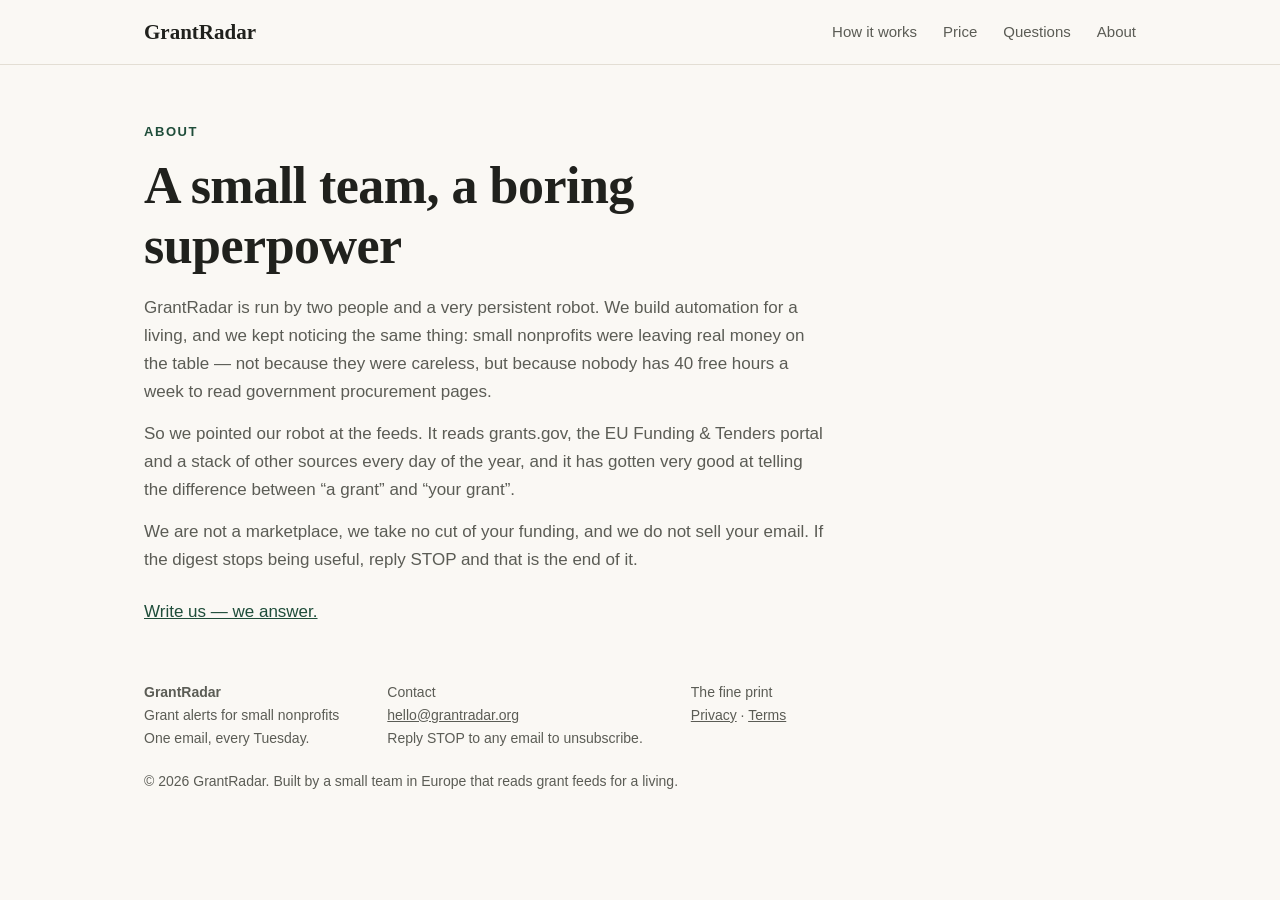
==== about.html @ 6b82d472 "seed" ====
<!DOCTYPE html>
<html lang="en">
<head>
<meta charset="utf-8">
<meta name="viewport" content="width=device-width, initial-scale=1">
<title>About — GrantRadar</title>
<meta name="description" content="Who runs GrantRadar and why.">
<meta property="og:title" content="About — GrantRadar">
<meta property="og:description" content="Who runs GrantRadar and why.">
<meta property="og:type" content="website">
<meta property="og:url" content="https://findgrants.org/">
<meta property="og:image" content="https://findgrants.org/og.png">
<link rel="icon" href="/favicon.svg" type="image/svg+xml">
<link rel="stylesheet" href="/style.css">

<link rel="canonical" href="https://grantradar.org/about.html">
<script type="application/ld+json">{"@context": "https://schema.org", "@type": "Organization", "name": "GrantRadar", "url": "https://findgrants.org/", "email": "hello@grantradar.org", "description": "Grant alert service for small nonprofits."}</script>
<script type="application/ld+json">{"@context": "https://schema.org", "@type": "Product", "name": "GrantRadar subscription", "offers": {"@type": "Offer", "price": 29, "priceCurrency": "USD", "url": "https://findgrants.org/#pricing"}}</script>
<script type="application/ld+json">{"@context": "https://schema.org", "@type": "FAQPage", "mainEntity": [{"@type": "Question", "name": "How many grants will I actually get each week?", "acceptedAnswer": {"@type": "Answer", "text": "Most members get between 3 and 10. If your niche is narrow, you may get one — or zero some weeks. We would rather send you an empty email than pad it with things that do not fit."}}, {"@type": "Question", "name": "Which countries do you cover?", "acceptedAnswer": {"@type": "Answer", "text": "United States (grants.gov and state funders), the EU Funding &amp; Tenders portal (Horizon, Erasmus+, CERV and friends), and a growing list of national and private funders. Tell us your country and we filter accordingly."}}, {"@type": "Question", "name": "Do you fill out the applications?", "acceptedAnswer": {"@type": "Answer", "text": "No. We find the money and explain it in plain language; the application stays with you, where it belongs. Nobody knows your organization like you do."}}, {"@type": "Question", "name": "What makes this different from saved searches on grant sites?", "acceptedAnswer": {"@type": "Answer", "text": "Saved searches match keywords. We match your mission, your budget size, your legal form and your country — and we read across sources a keyword search cannot cross."}}, {"@type": "Question", "name": "How do I cancel?", "acceptedAnswer": {"@type": "Answer", "text": "Reply STOP to any email. That is all. No call, no retention specialist."}}, {"@type": "Question", "name": "Is this a database I have to log into?", "acceptedAnswer": {"@type": "Answer", "text": "It is an email. Every Tuesday. If you hate databases, you will be fine here."}}]}</script>
</head>
<body>
<header class="site"><div class="wrap">
<a class="logo" href="/">GrantRadar</a>
<nav><a href="/#how">How it works</a><a href="/#pricing">Price</a><a href="/#faq">Questions</a><a href="/about.html">About</a></nav>
</div></header>

<div class="wrap" style="padding-top:56px"><div class="narrow">
<div class="eyebrow">About</div>
<h1>A small team, a boring superpower</h1>
<p>GrantRadar is run by two people and a very persistent robot. We build automation for a living, and we kept noticing the same thing: small nonprofits were leaving real money on the table — not because they were careless, but because nobody has 40 free hours a week to read government procurement pages.</p>
<p>So we pointed our robot at the feeds. It reads grants.gov, the EU Funding &amp; Tenders portal and a stack of other sources every day of the year, and it has gotten very good at telling the difference between “a grant” and “your grant”.</p>
<p>We are not a marketplace, we take no cut of your funding, and we do not sell your email. If the digest stops being useful, reply STOP and that is the end of it.</p>
<p style="margin-top:24px"><a href="mailto:hello@grantradar.org">Write us — we answer.</a></p>
</div></div>

<footer><div class="wrap">
<div class="cols">
<div><b>GrantRadar</b><br>Grant alerts for small nonprofits<br>One email, every Tuesday.</div>
<div>Contact<br><a href="mailto:hello@grantradar.org">hello@grantradar.org</a><br>Reply STOP to any email to unsubscribe.</div>
<div>The fine print<br><a href="/privacy.html">Privacy</a> · <a href="/terms.html">Terms</a></div>
</div>
<div>© 2026 GrantRadar. Built by a small team in Europe that reads grant feeds for a living.</div>
</div></footer>
</body></html>
---- style.css ----
/* GrantRadar — quiet, editorial. Paper + ink + one green. */
:root{
  --paper:#faf8f4; --ink:#20211d; --ink-soft:#5b5c55; --line:#e3ded4;
  --green:#1f4d3a; --green-soft:#eaf1ec; --gold:#b07d2b;
  --serif:"Iowan Old Style","Palatino Linotype",Palatino,Georgia,serif;
  --sans:-apple-system,"Segoe UI",Roboto,"Helvetica Neue",Arial,sans-serif;
}
*{box-sizing:border-box;margin:0;padding:0}
html{scroll-behavior:smooth}
body{background:var(--paper);color:var(--ink);font-family:var(--sans);
  font-size:17px;line-height:1.65;-webkit-font-smoothing:antialiased}
.wrap{max-width:1040px;margin:0 auto;padding:0 24px}
.narrow{max-width:680px}
a{color:var(--green)}
h1,h2,h3{font-family:var(--serif);font-weight:600;letter-spacing:-.01em;line-height:1.15}
h1{font-size:clamp(34px,5vw,52px);margin:14px 0 18px}
h2{font-size:clamp(26px,3.4vw,34px);margin-bottom:14px}
h3{font-size:21px;margin-bottom:8px}
p{margin-bottom:14px;color:var(--ink-soft)}
.eyebrow{font-size:13px;letter-spacing:.12em;text-transform:uppercase;color:var(--green);font-weight:600}

header.site{border-bottom:1px solid var(--line);background:var(--paper);position:sticky;top:0;z-index:5}
header.site .wrap{display:flex;align-items:center;justify-content:space-between;height:64px}
.logo{font-family:var(--serif);font-size:21px;font-weight:700;color:var(--ink);text-decoration:none}
.logo b{color:var(--green)}
nav a{color:var(--ink-soft);text-decoration:none;margin-left:26px;font-size:15px}
nav a:hover{color:var(--ink)}

.hero{padding:72px 0 56px;display:grid;grid-template-columns:1.25fr .75fr;gap:48px;align-items:center}
.hero p.lede{font-size:19px;max-width:560px}
.hero .fine{font-size:14px;color:var(--ink-soft)}
.cta{display:flex;gap:10px;flex-wrap:wrap;margin:22px 0 10px}
input[type=email]{padding:13px 16px;border:1px solid #cfc9bc;border-radius:8px;font-size:16px;min-width:260px;background:#fff}
.btn{display:inline-block;background:var(--green);color:#fff;text-decoration:none;
  padding:13px 22px;border-radius:8px;font-size:16px;font-weight:600;border:0;cursor:pointer}
.btn:hover{background:#183c2d}
.btn.ghost{background:transparent;color:var(--green);border:1px solid var(--green)}

.radar{width:100%;max-width:340px;margin-left:auto;display:block}

.stats{border-top:1px solid var(--line);border-bottom:1px solid var(--line);
  display:grid;grid-template-columns:repeat(3,1fr);gap:0;padding:0;margin:8px 0 0}
.stat{padding:26px 24px;border-left:1px solid var(--line)}
.stat:first-child{border-left:0}
.stat .num{font-family:var(--serif);font-size:34px;color:var(--green)}
.stat .lbl{font-size:14px;color:var(--ink-soft)}

section{padding:64px 0;border-bottom:1px solid var(--line)}
.steps{display:grid;grid-template-columns:repeat(3,1fr);gap:36px;margin-top:28px}
.step .n{font-family:var(--serif);font-size:15px;color:var(--gold);letter-spacing:.08em;margin-bottom:8px}
.step p{font-size:15.5px}

.digest{background:#fff;border:1px solid var(--line);border-radius:10px;padding:26px 28px;
  box-shadow:0 1px 0 rgba(0,0,0,.03);margin-top:24px}
.digest .from{font-size:13px;color:var(--ink-soft);border-bottom:1px solid var(--line);padding-bottom:10px;margin-bottom:14px}
.grant{padding:14px 0;border-bottom:1px dashed var(--line)}
.grant:last-child{border-bottom:0}
.grant .t{font-weight:600;color:var(--ink)}
.grant .m{font-size:14px;color:var(--ink-soft)}
.grant .amt{color:var(--green);font-weight:600}

.versus{display:grid;grid-template-columns:1fr 1fr;gap:36px;margin-top:24px}
.versus .col{border:1px solid var(--line);border-radius:10px;padding:24px;background:#fff}
.versus h3{font-size:17px}
.versus ul{list-style:none}
.versus li{padding:7px 0 7px 24px;position:relative;font-size:15.5px;color:var(--ink-soft)}
.versus li::before{content:"—";position:absolute;left:0;color:var(--ink-soft)}
.versus .us li::before{content:"✓";color:var(--green)}

.price-card{border:1px solid var(--ink);border-radius:12px;padding:34px;max-width:440px;background:#fff;margin-top:24px}
.price-card .p{font-family:var(--serif);font-size:44px}
.price-card .p small{font-size:16px;color:var(--ink-soft)}
.price-card ul{list-style:none;margin:16px 0 22px}
.price-card li{padding:6px 0 6px 24px;position:relative;font-size:15.5px;color:var(--ink-soft)}
.price-card li::before{content:"✓";position:absolute;left:0;color:var(--green)}

.faq details{border-bottom:1px solid var(--line);padding:16px 0}
.faq summary{cursor:pointer;font-weight:600;font-size:17px;list-style:none;display:flex;justify-content:space-between}
.faq summary::after{content:"+";color:var(--green);font-weight:400}
.faq details[open] summary::after{content:"–"}
.faq .a{padding-top:10px;max-width:640px}

footer{padding:40px 0 60px;color:var(--ink-soft);font-size:14px}
footer a{color:var(--ink-soft)}
footer .cols{display:flex;gap:48px;flex-wrap:wrap;margin-bottom:20px}

@media(max-width:860px){
  .hero{grid-template-columns:1fr;padding-top:44px}
  .radar{margin:0;max-width:260px}
  .steps,.versus{grid-template-columns:1fr}
  .stats{grid-template-columns:1fr}
  .stat{border-left:0;border-top:1px solid var(--line)}
  nav a{margin-left:14px}
}
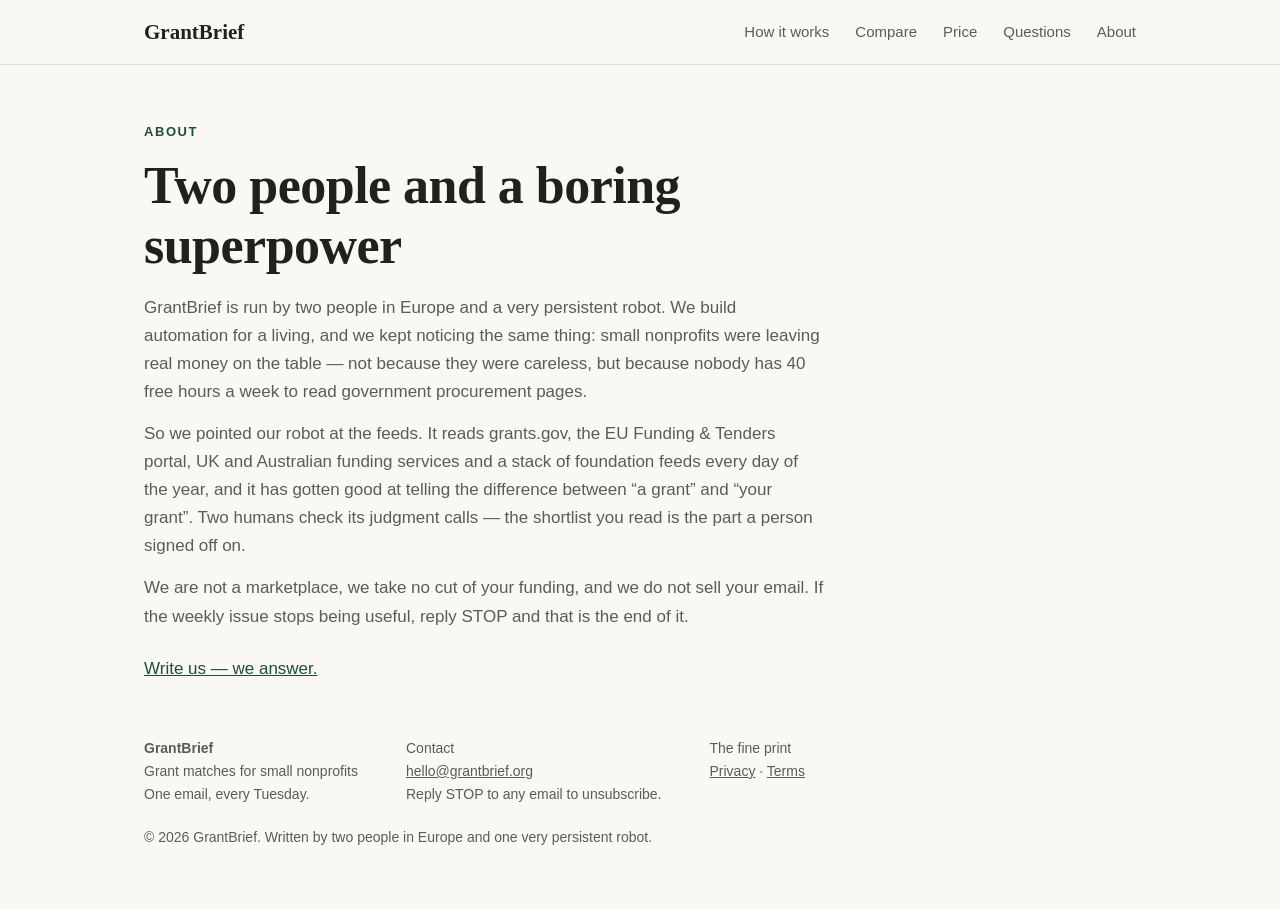
==== commit 3bbed874: "update site [skip ci]" ====
--- a/about.html
+++ b/about.html
@@ -3,42 +3,43 @@
 <head>
 <meta charset="utf-8">
 <meta name="viewport" content="width=device-width, initial-scale=1">
-<title>About — GrantRadar</title>
-<meta name="description" content="Who runs GrantRadar and why.">
-<meta property="og:title" content="About — GrantRadar">
-<meta property="og:description" content="Who runs GrantRadar and why.">
+<title>About — GrantBrief</title>
+<meta name="description" content="Who runs GrantBrief and why.">
+<meta property="og:title" content="About — GrantBrief">
+<meta property="og:description" content="Who runs GrantBrief and why.">
 <meta property="og:type" content="website">
-<meta property="og:url" content="https://findgrants.org/">
-<meta property="og:image" content="https://findgrants.org/og.png">
+<meta property="og:url" content="https://smallnonprofitgrants.org/">
+<meta property="og:image" content="https://smallnonprofitgrants.org/og.png">
 <link rel="icon" href="/favicon.svg" type="image/svg+xml">
 <link rel="stylesheet" href="/style.css">
 
-<link rel="canonical" href="https://grantradar.org/about.html">
-<script type="application/ld+json">{"@context": "https://schema.org", "@type": "Organization", "name": "GrantRadar", "url": "https://findgrants.org/", "email": "hello@grantradar.org", "description": "Grant alert service for small nonprofits."}</script>
-<script type="application/ld+json">{"@context": "https://schema.org", "@type": "Product", "name": "GrantRadar subscription", "offers": {"@type": "Offer", "price": 29, "priceCurrency": "USD", "url": "https://findgrants.org/#pricing"}}</script>
-<script type="application/ld+json">{"@context": "https://schema.org", "@type": "FAQPage", "mainEntity": [{"@type": "Question", "name": "How many grants will I actually get each week?", "acceptedAnswer": {"@type": "Answer", "text": "Most members get between 3 and 10. If your niche is narrow, you may get one — or zero some weeks. We would rather send you an empty email than pad it with things that do not fit."}}, {"@type": "Question", "name": "Which countries do you cover?", "acceptedAnswer": {"@type": "Answer", "text": "United States (grants.gov and state funders), the EU Funding &amp; Tenders portal (Horizon, Erasmus+, CERV and friends), and a growing list of national and private funders. Tell us your country and we filter accordingly."}}, {"@type": "Question", "name": "Do you fill out the applications?", "acceptedAnswer": {"@type": "Answer", "text": "No. We find the money and explain it in plain language; the application stays with you, where it belongs. Nobody knows your organization like you do."}}, {"@type": "Question", "name": "What makes this different from saved searches on grant sites?", "acceptedAnswer": {"@type": "Answer", "text": "Saved searches match keywords. We match your mission, your budget size, your legal form and your country — and we read across sources a keyword search cannot cross."}}, {"@type": "Question", "name": "How do I cancel?", "acceptedAnswer": {"@type": "Answer", "text": "Reply STOP to any email. That is all. No call, no retention specialist."}}, {"@type": "Question", "name": "Is this a database I have to log into?", "acceptedAnswer": {"@type": "Answer", "text": "It is an email. Every Tuesday. If you hate databases, you will be fine here."}}]}</script>
+<link rel="canonical" href="https://grantbrief.org/about.html">
+<script type="application/ld+json">{"@context": "https://schema.org", "@type": "Organization", "name": "GrantBrief", "url": "https://smallnonprofitgrants.org/", "email": "hello@grantbrief.org", "description": "Weekly matched grant alerts for small nonprofits."}</script>
+<script type="application/ld+json">{"@context": "https://schema.org", "@type": "Product", "name": "GrantBrief subscription", "offers": {"@type": "Offer", "price": 29, "priceCurrency": "USD", "url": "https://smallnonprofitgrants.org/#pricing"}}</script>
+<script type="application/ld+json">{"@context": "https://schema.org", "@type": "FAQPage", "mainEntity": [{"@type": "Question", "name": "How many grants will I actually get each week?", "acceptedAnswer": {"@type": "Answer", "text": "Most readers get between 3 and 10. If your niche is narrow, you may get one — or zero some weeks. We would rather send you an empty email than pad it with things that do not fit."}}, {"@type": "Question", "name": "Which countries do you cover?", "acceptedAnswer": {"@type": "Answer", "text": "United States (grants.gov and state funders), the EU Funding &amp; Tenders portal (CERV, LIFE, Erasmus+, Horizon partnerships), UK government and National Lottery funding, Australia's GrantConnect, plus a growing list of private funders. Tell us your country and we filter accordingly."}}, {"@type": "Question", "name": "Are you a grant database I have to log into?", "acceptedAnswer": {"@type": "Answer", "text": "No. It is an email, every Tuesday. If you hate dashboards, you will be fine here."}}, {"@type": "Question", "name": "Will you spam me the way the big databases do?", "acceptedAnswer": {"@type": "Answer", "text": "One email a week, that is the whole product. Unsubscribe works on the first click — we are not a mailing list with four opt-out pages."}}, {"@type": "Question", "name": "Do you write the applications?", "acceptedAnswer": {"@type": "Answer", "text": "No. We find the money and explain it in plain language; the application stays with you, where it belongs. Nobody knows your organization like you do."}}, {"@type": "Question", "name": "What makes this different from a saved search?", "acceptedAnswer": {"@type": "Answer", "text": "Saved searches match keywords. We match your mission, your budget size, your legal form and your country — across sources a keyword search cannot cross."}}, {"@type": "Question", "name": "How do I cancel?", "acceptedAnswer": {"@type": "Answer", "text": "Reply STOP to any email. That is all. No call, no retention specialist."}}]}</script>
 </head>
 <body>
 <header class="site"><div class="wrap">
-<a class="logo" href="/">GrantRadar</a>
-<nav><a href="/#how">How it works</a><a href="/#pricing">Price</a><a href="/#faq">Questions</a><a href="/about.html">About</a></nav>
+<a class="logo" href="/">GrantBrief</a>
+<nav><a href="/#how">How it works</a><a href="/#vs">Compare</a><a href="/#pricing">Price</a><a href="/#faq">Questions</a><a href="/about.html">About</a></nav>
 </div></header>
 
 <div class="wrap" style="padding-top:56px"><div class="narrow">
 <div class="eyebrow">About</div>
-<h1>A small team, a boring superpower</h1>
-<p>GrantRadar is run by two people and a very persistent robot. We build automation for a living, and we kept noticing the same thing: small nonprofits were leaving real money on the table — not because they were careless, but because nobody has 40 free hours a week to read government procurement pages.</p>
-<p>So we pointed our robot at the feeds. It reads grants.gov, the EU Funding &amp; Tenders portal and a stack of other sources every day of the year, and it has gotten very good at telling the difference between “a grant” and “your grant”.</p>
-<p>We are not a marketplace, we take no cut of your funding, and we do not sell your email. If the digest stops being useful, reply STOP and that is the end of it.</p>
-<p style="margin-top:24px"><a href="mailto:hello@grantradar.org">Write us — we answer.</a></p>
+<h1>Two people and a boring superpower</h1>
+<p>GrantBrief is run by two people in Europe and a very persistent robot. We build automation for a living, and we kept noticing the same thing: small nonprofits were leaving real money on the table — not because they were careless, but because nobody has 40 free hours a week to read government procurement pages.</p>
+<p>So we pointed our robot at the feeds. It reads grants.gov, the EU Funding &amp; Tenders portal, UK and Australian funding services and a stack of foundation feeds every day of the year, and it has gotten good at telling the difference between “a grant” and “your grant”. Two humans check its judgment calls — the shortlist you read is the part a person signed off on.</p>
+<p>We are not a marketplace, we take no cut of your funding, and we do not sell your email. If the weekly issue stops being useful, reply STOP and that is the end of it.</p>
+<p style="margin-top:24px"><a href="mailto:hello@grantbrief.org">Write us — we answer.</a></p>
 </div></div>
 
 <footer><div class="wrap">
 <div class="cols">
-<div><b>GrantRadar</b><br>Grant alerts for small nonprofits<br>One email, every Tuesday.</div>
-<div>Contact<br><a href="mailto:hello@grantradar.org">hello@grantradar.org</a><br>Reply STOP to any email to unsubscribe.</div>
+<div><b>GrantBrief</b><br>Grant matches for small nonprofits<br>One email, every Tuesday.</div>
+<div>Contact<br><a href="mailto:hello@grantbrief.org">hello@grantbrief.org</a><br>Reply STOP to any email to unsubscribe.</div>
 <div>The fine print<br><a href="/privacy.html">Privacy</a> · <a href="/terms.html">Terms</a></div>
 </div>
-<div>© 2026 GrantRadar. Built by a small team in Europe that reads grant feeds for a living.</div>
+<div>© 2026 GrantBrief. Written by two people in Europe and one very persistent robot.</div>
 </div></footer>
+<script src="/signup.js"></script>
 </body></html>
--- a/style.css
+++ b/style.css
@@ -68,6 +68,13 @@
 .versus .us li::before{content:"✓";color:var(--green)}
 
 .price-card{border:1px solid var(--ink);border-radius:12px;padding:34px;max-width:440px;background:#fff;margin-top:24px}
+table.cmp{width:100%;border-collapse:collapse;margin-top:20px;background:#fff;font-size:15px}
+table.cmp th,table.cmp td{border:1px solid var(--line);padding:12px 14px;text-align:left;vertical-align:top}
+table.cmp th{font-family:var(--sans);font-size:14px;background:var(--paper)}
+table.cmp th.us-col{color:var(--green)}
+table.cmp td.us-col{background:var(--green-soft)}
+.notfor{margin-top:26px;border-left:3px solid var(--gold);padding:6px 0 6px 18px}
+.notfor p{color:var(--ink);font-size:15.5px;margin:0}
 .price-card .p{font-family:var(--serif);font-size:44px}
 .price-card .p small{font-size:16px;color:var(--ink-soft)}
 .price-card ul{list-style:none;margin:16px 0 22px}
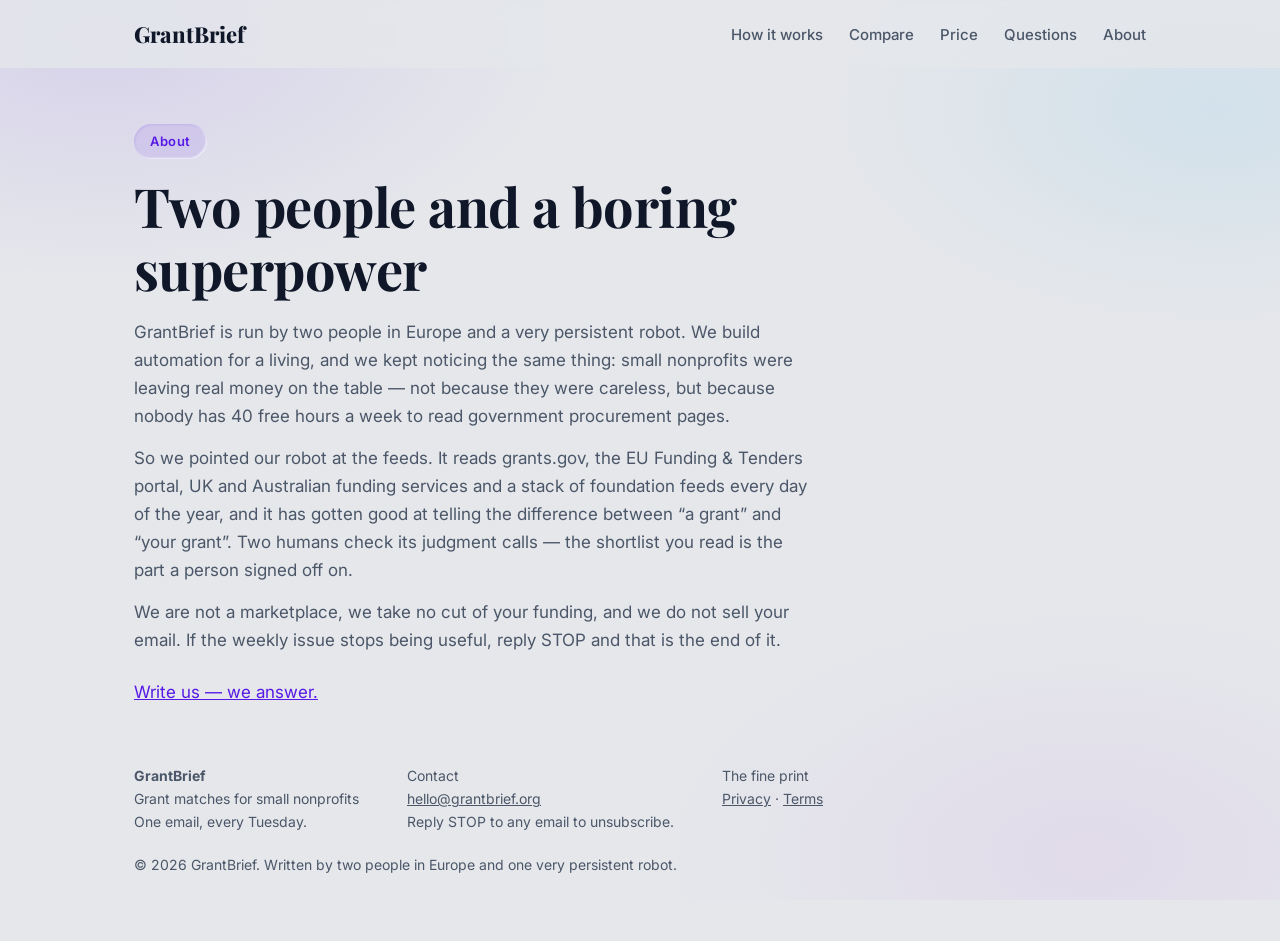
==== commit d2ac9e96: "update site [skip ci]" ====
--- a/about.html
+++ b/about.html
@@ -11,6 +11,9 @@
 <meta property="og:url" content="https://smallnonprofitgrants.org/">
 <meta property="og:image" content="https://smallnonprofitgrants.org/og.png">
 <link rel="icon" href="/favicon.svg" type="image/svg+xml">
+<link rel="preconnect" href="https://fonts.googleapis.com">
+<link rel="preconnect" href="https://fonts.gstatic.com" crossorigin>
+<link href="https://fonts.googleapis.com/css2?family=Inter:wght@400;500;600;700&family=Playfair+Display:wght@600;700;800&display=swap" rel="stylesheet">
 <link rel="stylesheet" href="/style.css">
 
 <link rel="canonical" href="https://grantbrief.org/about.html">
--- a/style.css
+++ b/style.css
@@ -1,101 +1,127 @@
-/* GrantRadar — quiet, editorial. Paper + ink + one green. */
+/* GrantBrief — ServiceHub design language: soft neumorphism,
+   Playfair Display + Inter, violet-cyan brand gradient. */
 :root{
-  --paper:#faf8f4; --ink:#20211d; --ink-soft:#5b5c55; --line:#e3ded4;
-  --green:#1f4d3a; --green-soft:#eaf1ec; --gold:#b07d2b;
-  --serif:"Iowan Old Style","Palatino Linotype",Palatino,Georgia,serif;
-  --sans:-apple-system,"Segoe UI",Roboto,"Helvetica Neue",Arial,sans-serif;
+  --bg: hsl(220 13% 91%);
+  --surface: linear-gradient(145deg, hsl(220 14% 93%), hsl(220 13% 90%));
+  --surface-2: linear-gradient(145deg, hsl(220 14% 92%), hsl(220 13% 89%));
+  --ink: hsl(222 47% 11%);
+  --ink-soft: hsl(215 16% 35%);
+  --brand-1: 258 80% 50%;
+  --brand-2: 199 89% 48%;
+  --brand-3: 280 72% 60%;
+  --neo-dark: hsl(220 14% 80% / .75);
+  --neo-light: hsl(0 0% 100% / .9);
+  --neo-edge: inset 0 1px 0 hsl(0 0% 100% / .7);
+  --neo-4: 4px 4px 10px var(--neo-dark), -4px -4px 10px var(--neo-light), var(--neo-edge);
+  --neo-6: 6px 6px 15px var(--neo-dark), -6px -6px 15px var(--neo-light), var(--neo-edge);
+  --neo-8: 8px 8px 20px var(--neo-dark), -8px -8px 20px var(--neo-light), var(--neo-edge);
+  --neo-12: 12px 12px 30px var(--neo-dark), -12px -12px 30px var(--neo-light), var(--neo-edge);
+  --inset-3: inset 3px 3px 6px var(--neo-dark), inset -3px -3px 6px var(--neo-light);
+  --serif:"Playfair Display",Georgia,serif;
+  --sans:Inter,-apple-system,BlinkMacSystemFont,"Segoe UI",system-ui,sans-serif;
+  --ease: all .25s cubic-bezier(.4,0,.2,1);
 }
 *{box-sizing:border-box;margin:0;padding:0}
 html{scroll-behavior:smooth}
-body{background:var(--paper);color:var(--ink);font-family:var(--sans);
-  font-size:17px;line-height:1.65;-webkit-font-smoothing:antialiased}
-.wrap{max-width:1040px;margin:0 auto;padding:0 24px}
+body{
+  color:var(--ink);font-family:var(--sans);font-size:17px;line-height:1.65;
+  -webkit-font-smoothing:antialiased;
+  background:
+    radial-gradient(60% 45% at 8% 4%, hsl(var(--brand-1) / .10), transparent 60%),
+    radial-gradient(50% 40% at 95% 12%, hsl(var(--brand-2) / .09), transparent 60%),
+    radial-gradient(55% 45% at 85% 95%, hsl(var(--brand-3) / .08), transparent 60%),
+    var(--bg);
+  background-attachment:fixed;
+}
+.wrap{max-width:1060px;margin:0 auto;padding:0 24px}
 .narrow{max-width:680px}
-a{color:var(--green)}
-h1,h2,h3{font-family:var(--serif);font-weight:600;letter-spacing:-.01em;line-height:1.15}
-h1{font-size:clamp(34px,5vw,52px);margin:14px 0 18px}
+a{color:hsl(var(--brand-1))}
+h1,h2,h3{font-family:var(--serif);font-weight:700;letter-spacing:-.01em;line-height:1.15;color:var(--ink)}
+h1{font-size:clamp(36px,5vw,54px);margin:16px 0 18px}
 h2{font-size:clamp(26px,3.4vw,34px);margin-bottom:14px}
-h3{font-size:21px;margin-bottom:8px}
+h3{font-size:21px;margin-bottom:8px;font-family:var(--sans);font-weight:600}
 p{margin-bottom:14px;color:var(--ink-soft)}
-.eyebrow{font-size:13px;letter-spacing:.12em;text-transform:uppercase;color:var(--green);font-weight:600}
+.eyebrow{display:inline-block;font-size:13px;letter-spacing:.04em;color:hsl(var(--brand-1));
+  font-weight:600;padding:7px 16px;border-radius:9999px;background:hsl(var(--brand-1) / .10);
+  box-shadow:inset 1px 1px 2px hsl(var(--brand-1) / .12), inset -1px -1px 2px hsl(0 0% 100% / .8)}
 
-header.site{border-bottom:1px solid var(--line);background:var(--paper);position:sticky;top:0;z-index:5}
-header.site .wrap{display:flex;align-items:center;justify-content:space-between;height:64px}
-.logo{font-family:var(--serif);font-size:21px;font-weight:700;color:var(--ink);text-decoration:none}
-.logo b{color:var(--green)}
-nav a{color:var(--ink-soft);text-decoration:none;margin-left:26px;font-size:15px}
-nav a:hover{color:var(--ink)}
+header.site{position:sticky;top:0;z-index:5;background:hsl(220 13% 91% / .82);backdrop-filter:blur(10px)}
+header.site .wrap{display:flex;align-items:center;justify-content:space-between;height:68px}
+.logo{font-family:var(--serif);font-size:22px;font-weight:800;color:var(--ink);text-decoration:none}
+nav a{color:var(--ink-soft);text-decoration:none;margin-left:26px;font-size:15px;font-weight:500}
+nav a:hover{color:hsl(var(--brand-1))}
 
-.hero{padding:72px 0 56px;display:grid;grid-template-columns:1.25fr .75fr;gap:48px;align-items:center}
+.hero{padding:76px 0 60px;display:grid;grid-template-columns:1.25fr .75fr;gap:48px;align-items:center}
 .hero p.lede{font-size:19px;max-width:560px}
 .hero .fine{font-size:14px;color:var(--ink-soft)}
-.cta{display:flex;gap:10px;flex-wrap:wrap;margin:22px 0 10px}
-input[type=email]{padding:13px 16px;border:1px solid #cfc9bc;border-radius:8px;font-size:16px;min-width:260px;background:#fff}
-.btn{display:inline-block;background:var(--green);color:#fff;text-decoration:none;
-  padding:13px 22px;border-radius:8px;font-size:16px;font-weight:600;border:0;cursor:pointer}
-.btn:hover{background:#183c2d}
-.btn.ghost{background:transparent;color:var(--green);border:1px solid var(--green)}
-
+.cta{display:flex;gap:12px;flex-wrap:wrap;margin:24px 0 10px}
+input[type=email]{padding:14px 18px;border:0;border-radius:14px;font-size:16px;min-width:260px;
+  background:hsl(220 13% 93%);box-shadow:var(--inset-3);color:var(--ink);outline:none;font-family:var(--sans)}
+input[type=email]:focus{box-shadow:var(--inset-3),0 0 0 3px hsl(var(--brand-1) / .18)}
+.btn{display:inline-block;border:0;cursor:pointer;text-decoration:none;
+  background:linear-gradient(135deg,hsl(var(--brand-1)),hsl(var(--brand-3)));
+  color:#fff;padding:14px 26px;border-radius:9999px;font-size:16px;font-weight:600;font-family:var(--sans);
+  box-shadow:0 0 20px hsl(var(--brand-1) / .30), var(--neo-4);transition:var(--ease)}
+.btn:hover{transform:translateY(-2px);box-shadow:0 0 28px hsl(var(--brand-1) / .42), var(--neo-6)}
 .radar{width:100%;max-width:340px;margin-left:auto;display:block}
 
-.stats{border-top:1px solid var(--line);border-bottom:1px solid var(--line);
-  display:grid;grid-template-columns:repeat(3,1fr);gap:0;padding:0;margin:8px 0 0}
-.stat{padding:26px 24px;border-left:1px solid var(--line)}
-.stat:first-child{border-left:0}
-.stat .num{font-family:var(--serif);font-size:34px;color:var(--green)}
+.stats{display:grid;grid-template-columns:repeat(3,1fr);gap:22px;margin:10px 0 0}
+.stat{background:var(--surface);border-radius:18px;padding:26px 24px;box-shadow:var(--neo-6)}
+.stat .num{font-family:var(--serif);font-size:34px;font-weight:700;
+  background:linear-gradient(135deg,hsl(var(--brand-1)),hsl(var(--brand-2)));
+  -webkit-background-clip:text;background-clip:text;color:transparent}
 .stat .lbl{font-size:14px;color:var(--ink-soft)}
 
-section{padding:64px 0;border-bottom:1px solid var(--line)}
-.steps{display:grid;grid-template-columns:repeat(3,1fr);gap:36px;margin-top:28px}
-.step .n{font-family:var(--serif);font-size:15px;color:var(--gold);letter-spacing:.08em;margin-bottom:8px}
-.step p{font-size:15.5px}
+section{padding:66px 0}
+.steps{display:grid;grid-template-columns:repeat(3,1fr);gap:24px;margin-top:28px}
+.step{background:var(--surface);border-radius:18px;padding:26px;box-shadow:var(--neo-6)}
+.step .n{font-size:12px;font-weight:700;letter-spacing:.14em;text-transform:uppercase;color:hsl(var(--brand-2));margin-bottom:10px}
+.step p{font-size:15.5px;margin:0}
 
-.digest{background:#fff;border:1px solid var(--line);border-radius:10px;padding:26px 28px;
-  box-shadow:0 1px 0 rgba(0,0,0,.03);margin-top:24px}
-.digest .from{font-size:13px;color:var(--ink-soft);border-bottom:1px solid var(--line);padding-bottom:10px;margin-bottom:14px}
-.grant{padding:14px 0;border-bottom:1px dashed var(--line)}
+.digest{background:var(--surface);border-radius:20px;padding:28px 30px;box-shadow:var(--neo-8);margin-top:24px}
+.digest .from{font-size:13px;color:var(--ink-soft);padding-bottom:12px;margin-bottom:14px;
+  border-bottom:1px solid hsl(220 14% 84%)}
+.grant{padding:14px 0;border-bottom:1px solid hsl(220 14% 85% / .6)}
 .grant:last-child{border-bottom:0}
 .grant .t{font-weight:600;color:var(--ink)}
 .grant .m{font-size:14px;color:var(--ink-soft)}
-.grant .amt{color:var(--green);font-weight:600}
+.grant .amt{color:hsl(var(--brand-1));font-weight:700}
 
-.versus{display:grid;grid-template-columns:1fr 1fr;gap:36px;margin-top:24px}
-.versus .col{border:1px solid var(--line);border-radius:10px;padding:24px;background:#fff}
-.versus h3{font-size:17px}
-.versus ul{list-style:none}
-.versus li{padding:7px 0 7px 24px;position:relative;font-size:15.5px;color:var(--ink-soft)}
-.versus li::before{content:"—";position:absolute;left:0;color:var(--ink-soft)}
-.versus .us li::before{content:"✓";color:var(--green)}
+table.cmp{width:100%;border-collapse:separate;border-spacing:0;margin-top:20px;font-size:15px;
+  background:var(--surface);border-radius:18px;overflow:hidden;box-shadow:var(--neo-6)}
+table.cmp th,table.cmp td{padding:13px 16px;text-align:left;vertical-align:top;
+  border-bottom:1px solid hsl(220 14% 85% / .55)}
+table.cmp tr:last-child td{border-bottom:0}
+table.cmp th{font-family:var(--sans);font-size:14px;font-weight:700;background:hsl(220 14% 89%)}
+table.cmp th.us-col{color:hsl(var(--brand-1))}
+table.cmp td.us-col{background:hsl(var(--brand-1) / .06)}
+.notfor{margin-top:26px;border-left:3px solid hsl(var(--brand-2));padding:6px 0 6px 18px}
+.notfor p{color:var(--ink);font-size:15.5px;margin:0}
 
-.price-card{border:1px solid var(--ink);border-radius:12px;padding:34px;max-width:440px;background:#fff;margin-top:24px}
-table.cmp{width:100%;border-collapse:collapse;margin-top:20px;background:#fff;font-size:15px}
-table.cmp th,table.cmp td{border:1px solid var(--line);padding:12px 14px;text-align:left;vertical-align:top}
-table.cmp th{font-family:var(--sans);font-size:14px;background:var(--paper)}
-table.cmp th.us-col{color:var(--green)}
-table.cmp td.us-col{background:var(--green-soft)}
-.notfor{margin-top:26px;border-left:3px solid var(--gold);padding:6px 0 6px 18px}
-.notfor p{color:var(--ink);font-size:15.5px;margin:0}
-.price-card .p{font-family:var(--serif);font-size:44px}
-.price-card .p small{font-size:16px;color:var(--ink-soft)}
+.price-card{background:var(--surface-2);border-radius:22px;padding:34px;max-width:440px;margin-top:24px;box-shadow:var(--neo-12)}
+.price-card .p{font-family:var(--serif);font-size:46px;font-weight:700;
+  background:linear-gradient(135deg,hsl(var(--brand-1)),hsl(var(--brand-3)));
+  -webkit-background-clip:text;background-clip:text;color:transparent}
+.price-card .p small{font-size:16px;color:var(--ink-soft);-webkit-text-fill-color:var(--ink-soft)}
 .price-card ul{list-style:none;margin:16px 0 22px}
-.price-card li{padding:6px 0 6px 24px;position:relative;font-size:15.5px;color:var(--ink-soft)}
-.price-card li::before{content:"✓";position:absolute;left:0;color:var(--green)}
+.price-card li{padding:6px 0 6px 26px;position:relative;font-size:15.5px;color:var(--ink-soft)}
+.price-card li::before{content:"✓";position:absolute;left:0;color:hsl(var(--brand-1));font-weight:700}
 
-.faq details{border-bottom:1px solid var(--line);padding:16px 0}
-.faq summary{cursor:pointer;font-weight:600;font-size:17px;list-style:none;display:flex;justify-content:space-between}
-.faq summary::after{content:"+";color:var(--green);font-weight:400}
+.faq details{background:var(--surface);border-radius:14px;padding:16px 20px;margin-bottom:12px;box-shadow:var(--neo-4)}
+.faq summary{cursor:pointer;font-weight:600;font-size:17px;list-style:none;display:flex;justify-content:space-between;color:var(--ink)}
+.faq summary::after{content:"+";color:hsl(var(--brand-1));font-weight:400}
 .faq details[open] summary::after{content:"–"}
-.faq .a{padding-top:10px;max-width:640px}
+.faq .a{padding-top:10px}
+.faq .a p{margin:0}
 
-footer{padding:40px 0 60px;color:var(--ink-soft);font-size:14px}
+footer{padding:44px 0 64px;color:var(--ink-soft);font-size:14px}
 footer a{color:var(--ink-soft)}
 footer .cols{display:flex;gap:48px;flex-wrap:wrap;margin-bottom:20px}
 
 @media(max-width:860px){
-  .hero{grid-template-columns:1fr;padding-top:44px}
+  .hero{grid-template-columns:1fr;padding-top:46px}
   .radar{margin:0;max-width:260px}
-  .steps,.versus{grid-template-columns:1fr}
-  .stats{grid-template-columns:1fr}
-  .stat{border-left:0;border-top:1px solid var(--line)}
+  .steps,.stats{grid-template-columns:1fr}
   nav a{margin-left:14px}
+  table.cmp{display:block;overflow-x:auto}
 }
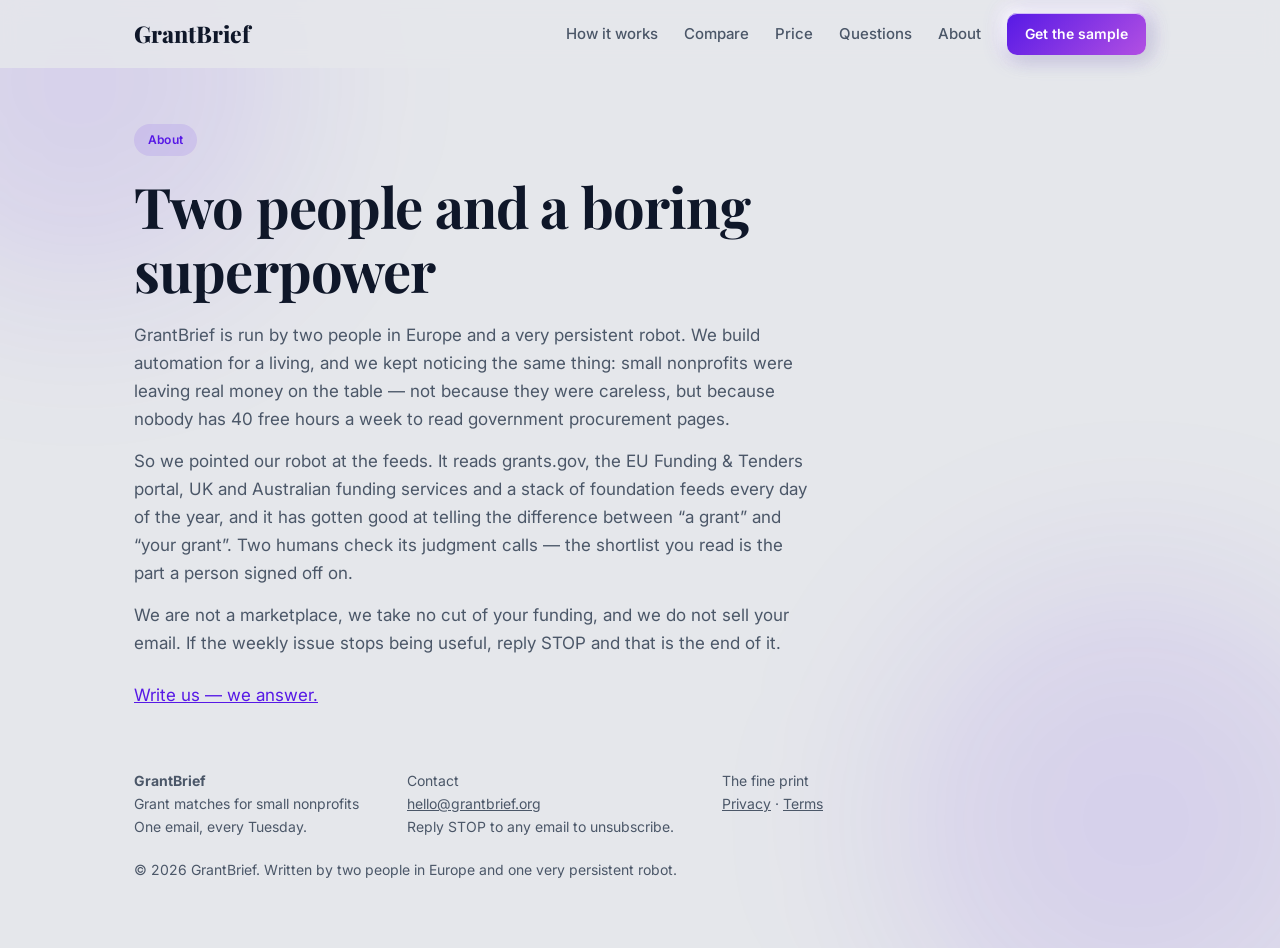
==== commit bbdd8edb: "update site [skip ci]" ====
--- a/about.html
+++ b/about.html
@@ -24,7 +24,7 @@
 <body>
 <header class="site"><div class="wrap">
 <a class="logo" href="/">GrantBrief</a>
-<nav><a href="/#how">How it works</a><a href="/#vs">Compare</a><a href="/#pricing">Price</a><a href="/#faq">Questions</a><a href="/about.html">About</a></nav>
+<nav><a href="/#how">How it works</a><a href="/#vs">Compare</a><a href="/#pricing">Price</a><a href="/#faq">Questions</a><a href="/about.html">About</a><a class="btn btn-sm" href="#signup">Get the sample</a></nav>
 </div></header>
 
 <div class="wrap" style="padding-top:56px"><div class="narrow">
@@ -45,4 +45,5 @@
 <div>© 2026 GrantBrief. Written by two people in Europe and one very persistent robot.</div>
 </div></footer>
 <script src="/signup.js"></script>
+<script src="/site.js"></script>
 </body></html>
--- a/style.css
+++ b/style.css
@@ -1,17 +1,19 @@
-/* GrantBrief — ServiceHub design language: soft neumorphism,
-   Playfair Display + Inter, violet-cyan brand gradient. */
+/* GrantBrief — ServiceHub design language, exact recipe:
+   flat neo background + primary blobs; cards = bg-neo + neo-8 (same color, pure soft shadows);
+   buttons rounded-xl, primary = gradient 135deg primary->brand-3;
+   Playfair Display headings + Inter body; violet primary. */
 :root{
-  --bg: hsl(220 13% 91%);
-  --surface: linear-gradient(145deg, hsl(220 14% 93%), hsl(220 13% 90%));
-  --surface-2: linear-gradient(145deg, hsl(220 14% 92%), hsl(220 13% 89%));
+  --neo-bg: hsl(220 13% 91%);
   --ink: hsl(222 47% 11%);
   --ink-soft: hsl(215 16% 35%);
-  --brand-1: 258 80% 50%;
+  --hair: hsl(220 14% 84% / .55);
+  --primary: 258 80% 50%;
   --brand-2: 199 89% 48%;
   --brand-3: 280 72% 60%;
   --neo-dark: hsl(220 14% 80% / .75);
   --neo-light: hsl(0 0% 100% / .9);
   --neo-edge: inset 0 1px 0 hsl(0 0% 100% / .7);
+  --neo-2: 2px 2px 4px var(--neo-dark), -2px -2px 4px var(--neo-light);
   --neo-4: 4px 4px 10px var(--neo-dark), -4px -4px 10px var(--neo-light), var(--neo-edge);
   --neo-6: 6px 6px 15px var(--neo-dark), -6px -6px 15px var(--neo-light), var(--neo-edge);
   --neo-8: 8px 8px 20px var(--neo-dark), -8px -8px 20px var(--neo-light), var(--neo-edge);
@@ -19,109 +21,158 @@
   --inset-3: inset 3px 3px 6px var(--neo-dark), inset -3px -3px 6px var(--neo-light);
   --serif:"Playfair Display",Georgia,serif;
   --sans:Inter,-apple-system,BlinkMacSystemFont,"Segoe UI",system-ui,sans-serif;
-  --ease: all .25s cubic-bezier(.4,0,.2,1);
+  --ease: all .3s cubic-bezier(.4,0,.2,1);
 }
 *{box-sizing:border-box;margin:0;padding:0}
 html{scroll-behavior:smooth}
-body{
-  color:var(--ink);font-family:var(--sans);font-size:17px;line-height:1.65;
-  -webkit-font-smoothing:antialiased;
-  background:
-    radial-gradient(60% 45% at 8% 4%, hsl(var(--brand-1) / .10), transparent 60%),
-    radial-gradient(50% 40% at 95% 12%, hsl(var(--brand-2) / .09), transparent 60%),
-    radial-gradient(55% 45% at 85% 95%, hsl(var(--brand-3) / .08), transparent 60%),
-    var(--bg);
-  background-attachment:fixed;
-}
+body{background:var(--neo-bg);color:var(--ink);font-family:var(--sans);
+  font-size:17px;line-height:1.65;-webkit-font-smoothing:antialiased;position:relative;overflow-x:hidden}
+body::before,body::after{content:"";position:fixed;border-radius:50%;pointer-events:none;z-index:0;
+  background:hsl(var(--primary) / .10);filter:blur(90px)}
+body::before{width:26rem;height:26rem;top:-8rem;left:-8rem}
+body::after{width:30rem;height:30rem;bottom:-10rem;right:-6rem}
+header.site,.wrap{position:relative;z-index:1}
 .wrap{max-width:1060px;margin:0 auto;padding:0 24px}
 .narrow{max-width:680px}
-a{color:hsl(var(--brand-1))}
-h1,h2,h3{font-family:var(--serif);font-weight:700;letter-spacing:-.01em;line-height:1.15;color:var(--ink)}
-h1{font-size:clamp(36px,5vw,54px);margin:16px 0 18px}
-h2{font-size:clamp(26px,3.4vw,34px);margin-bottom:14px}
-h3{font-size:21px;margin-bottom:8px;font-family:var(--sans);font-weight:600}
+a{color:hsl(var(--primary))}
+h1,h2{font-family:var(--serif);font-weight:700;letter-spacing:-.015em;line-height:1.15;color:var(--ink)}
+h1{font-size:clamp(38px,5vw,56px);margin:18px 0 18px}
+h2{font-size:clamp(27px,3.4vw,36px);margin-bottom:14px}
+h3{font-family:var(--sans);font-size:20px;font-weight:600;margin-bottom:8px;color:var(--ink)}
 p{margin-bottom:14px;color:var(--ink-soft)}
-.eyebrow{display:inline-block;font-size:13px;letter-spacing:.04em;color:hsl(var(--brand-1));
-  font-weight:600;padding:7px 16px;border-radius:9999px;background:hsl(var(--brand-1) / .10);
-  box-shadow:inset 1px 1px 2px hsl(var(--brand-1) / .12), inset -1px -1px 2px hsl(0 0% 100% / .8)}
+.eyebrow{display:inline-flex;align-items:center;gap:6px;font-size:12px;letter-spacing:.02em;
+  color:hsl(var(--primary));font-weight:600;padding:6px 14px;border-radius:9999px;background:hsl(var(--primary) / .10)}
 
-header.site{position:sticky;top:0;z-index:5;background:hsl(220 13% 91% / .82);backdrop-filter:blur(10px)}
+header.site{background:hsl(220 13% 91% / .85);backdrop-filter:blur(10px);position:sticky;top:0;z-index:5}
 header.site .wrap{display:flex;align-items:center;justify-content:space-between;height:68px}
-.logo{font-family:var(--serif);font-size:22px;font-weight:800;color:var(--ink);text-decoration:none}
+.logo{font-family:var(--serif);font-size:23px;font-weight:800;color:var(--ink);text-decoration:none}
 nav a{color:var(--ink-soft);text-decoration:none;margin-left:26px;font-size:15px;font-weight:500}
-nav a:hover{color:hsl(var(--brand-1))}
+nav a:hover{color:hsl(var(--primary))}
 
-.hero{padding:76px 0 60px;display:grid;grid-template-columns:1.25fr .75fr;gap:48px;align-items:center}
+.hero{padding:78px 0 64px;display:grid;grid-template-columns:1.2fr .8fr;gap:48px;align-items:center}
 .hero p.lede{font-size:19px;max-width:560px}
 .hero .fine{font-size:14px;color:var(--ink-soft)}
-.cta{display:flex;gap:12px;flex-wrap:wrap;margin:24px 0 10px}
-input[type=email]{padding:14px 18px;border:0;border-radius:14px;font-size:16px;min-width:260px;
-  background:hsl(220 13% 93%);box-shadow:var(--inset-3);color:var(--ink);outline:none;font-family:var(--sans)}
-input[type=email]:focus{box-shadow:var(--inset-3),0 0 0 3px hsl(var(--brand-1) / .18)}
-.btn{display:inline-block;border:0;cursor:pointer;text-decoration:none;
-  background:linear-gradient(135deg,hsl(var(--brand-1)),hsl(var(--brand-3)));
-  color:#fff;padding:14px 26px;border-radius:9999px;font-size:16px;font-weight:600;font-family:var(--sans);
-  box-shadow:0 0 20px hsl(var(--brand-1) / .30), var(--neo-4);transition:var(--ease)}
-.btn:hover{transform:translateY(-2px);box-shadow:0 0 28px hsl(var(--brand-1) / .42), var(--neo-6)}
-.radar{width:100%;max-width:340px;margin-left:auto;display:block}
+.cta{display:flex;gap:12px;flex-wrap:wrap;margin:26px 0 12px}
+input[type=email]{padding:14px 18px;border:0;border-radius:12px;font-size:16px;min-width:260px;
+  background:var(--neo-bg);box-shadow:var(--inset-3);color:var(--ink);outline:none;font-family:var(--sans)}
+input[type=email]:focus{box-shadow:var(--inset-3),0 0 0 3px hsl(var(--primary) / .18)}
+.btn{display:inline-flex;align-items:center;justify-content:center;gap:8px;border:0;cursor:pointer;text-decoration:none;
+  background:linear-gradient(135deg,hsl(var(--primary)),hsl(var(--brand-3)));
+  color:#fff;padding:14px 26px;border-radius:12px;font-size:16px;font-weight:600;font-family:var(--sans);
+  box-shadow:var(--neo-6),0 0 24px hsl(var(--primary) / .30);transition:var(--ease)}
+.btn:hover{transform:translateY(-2px);box-shadow:var(--neo-8),0 0 32px hsl(var(--primary) / .40)}
+.btn.ghost{background:var(--neo-bg);color:var(--ink);box-shadow:var(--neo-8)}
+.btn.ghost:hover{box-shadow:var(--neo-4)}
+.radar{width:100%;max-width:330px;margin-left:auto;display:block}
 
-.stats{display:grid;grid-template-columns:repeat(3,1fr);gap:22px;margin:10px 0 0}
-.stat{background:var(--surface);border-radius:18px;padding:26px 24px;box-shadow:var(--neo-6)}
-.stat .num{font-family:var(--serif);font-size:34px;font-weight:700;
-  background:linear-gradient(135deg,hsl(var(--brand-1)),hsl(var(--brand-2)));
-  -webkit-background-clip:text;background-clip:text;color:transparent}
-.stat .lbl{font-size:14px;color:var(--ink-soft)}
+.trust{display:flex;gap:28px;margin-top:28px}
+.t-item{display:flex;flex-direction:column;align-items:center;gap:8px;font-size:11.5px;color:var(--ink-soft);max-width:100px;text-align:center}
+.well{background:var(--neo-bg);box-shadow:var(--neo-4);border-radius:50%;width:44px;height:44px;
+  display:flex;align-items:center;justify-content:center;flex:none}
+.well svg{width:18px;height:18px;stroke:hsl(var(--primary));fill:none;stroke-width:2;stroke-linecap:round;stroke-linejoin:round}
 
-section{padding:66px 0}
-.steps{display:grid;grid-template-columns:repeat(3,1fr);gap:24px;margin-top:28px}
-.step{background:var(--surface);border-radius:18px;padding:26px;box-shadow:var(--neo-6)}
-.step .n{font-size:12px;font-weight:700;letter-spacing:.14em;text-transform:uppercase;color:hsl(var(--brand-2));margin-bottom:10px}
+.stats{display:grid;grid-template-columns:repeat(3,1fr);gap:24px;margin:14px 0 0}
+.stat{background:var(--neo-bg);border-radius:16px;padding:28px 26px;box-shadow:var(--neo-8)}
+.stat .num{font-family:var(--serif);font-size:36px;font-weight:700;color:hsl(var(--primary))}
+.stat .lbl{font-size:14px;color:var(--ink-soft);margin-top:2px}
+
+section{padding:68px 0}
+.steps{display:grid;grid-template-columns:repeat(3,1fr);gap:24px;margin-top:30px}
+.step{background:var(--neo-bg);border-radius:16px;padding:28px;box-shadow:var(--neo-8);transition:var(--ease)}
+.step:hover{transform:translateY(-2px)}
+.step .well{margin-bottom:16px}
 .step p{font-size:15.5px;margin:0}
 
-.digest{background:var(--surface);border-radius:20px;padding:28px 30px;box-shadow:var(--neo-8);margin-top:24px}
-.digest .from{font-size:13px;color:var(--ink-soft);padding-bottom:12px;margin-bottom:14px;
-  border-bottom:1px solid hsl(220 14% 84%)}
-.grant{padding:14px 0;border-bottom:1px solid hsl(220 14% 85% / .6)}
+.digest{background:var(--neo-bg);border-radius:16px;padding:28px 30px;box-shadow:var(--neo-8);margin-top:26px}
+.digest .from{font-size:13px;color:var(--ink-soft);padding-bottom:12px;margin-bottom:14px;border-bottom:1px solid var(--hair)}
+.grant{padding:14px 0;border-bottom:1px solid var(--hair)}
 .grant:last-child{border-bottom:0}
 .grant .t{font-weight:600;color:var(--ink)}
 .grant .m{font-size:14px;color:var(--ink-soft)}
-.grant .amt{color:hsl(var(--brand-1));font-weight:700}
+.grant .amt{color:hsl(var(--primary));font-weight:700}
 
-table.cmp{width:100%;border-collapse:separate;border-spacing:0;margin-top:20px;font-size:15px;
-  background:var(--surface);border-radius:18px;overflow:hidden;box-shadow:var(--neo-6)}
-table.cmp th,table.cmp td{padding:13px 16px;text-align:left;vertical-align:top;
-  border-bottom:1px solid hsl(220 14% 85% / .55)}
+table.cmp{width:100%;border-collapse:separate;border-spacing:0;margin-top:22px;font-size:15px;
+  background:var(--neo-bg);border-radius:16px;overflow:hidden;box-shadow:var(--neo-8)}
+table.cmp th,table.cmp td{padding:13px 16px;text-align:left;vertical-align:top;border-bottom:1px solid var(--hair)}
 table.cmp tr:last-child td{border-bottom:0}
 table.cmp th{font-family:var(--sans);font-size:14px;font-weight:700;background:hsl(220 14% 89%)}
-table.cmp th.us-col{color:hsl(var(--brand-1))}
-table.cmp td.us-col{background:hsl(var(--brand-1) / .06)}
-.notfor{margin-top:26px;border-left:3px solid hsl(var(--brand-2));padding:6px 0 6px 18px}
+table.cmp th.us-col{color:hsl(var(--primary))}
+table.cmp td.us-col{background:hsl(var(--primary) / .06)}
+.notfor{margin-top:28px;border-left:3px solid hsl(var(--brand-2));padding:6px 0 6px 18px}
 .notfor p{color:var(--ink);font-size:15.5px;margin:0}
 
-.price-card{background:var(--surface-2);border-radius:22px;padding:34px;max-width:440px;margin-top:24px;box-shadow:var(--neo-12)}
-.price-card .p{font-family:var(--serif);font-size:46px;font-weight:700;
-  background:linear-gradient(135deg,hsl(var(--brand-1)),hsl(var(--brand-3)));
-  -webkit-background-clip:text;background-clip:text;color:transparent}
-.price-card .p small{font-size:16px;color:var(--ink-soft);-webkit-text-fill-color:var(--ink-soft)}
+.price-card{background:var(--neo-bg);border-radius:16px;padding:34px;max-width:440px;margin-top:26px;box-shadow:var(--neo-8)}
+.price-card .p{font-family:var(--serif);font-size:46px;font-weight:700;color:hsl(var(--primary))}
+.price-card .p small{font-size:16px;color:var(--ink-soft)}
 .price-card ul{list-style:none;margin:16px 0 22px}
 .price-card li{padding:6px 0 6px 26px;position:relative;font-size:15.5px;color:var(--ink-soft)}
-.price-card li::before{content:"✓";position:absolute;left:0;color:hsl(var(--brand-1));font-weight:700}
+.price-card li::before{content:"✓";position:absolute;left:0;color:hsl(var(--primary));font-weight:700}
 
-.faq details{background:var(--surface);border-radius:14px;padding:16px 20px;margin-bottom:12px;box-shadow:var(--neo-4)}
+.faq details{background:var(--neo-bg);border-radius:14px;padding:16px 22px;margin-bottom:14px;box-shadow:var(--neo-4)}
 .faq summary{cursor:pointer;font-weight:600;font-size:17px;list-style:none;display:flex;justify-content:space-between;color:var(--ink)}
-.faq summary::after{content:"+";color:hsl(var(--brand-1));font-weight:400}
+.faq summary::after{content:"+";color:hsl(var(--primary));font-weight:400}
 .faq details[open] summary::after{content:"–"}
 .faq .a{padding-top:10px}
 .faq .a p{margin:0}
 
-footer{padding:44px 0 64px;color:var(--ink-soft);font-size:14px}
+footer{padding:46px 0 66px;color:var(--ink-soft);font-size:14px}
 footer a{color:var(--ink-soft)}
 footer .cols{display:flex;gap:48px;flex-wrap:wrap;margin-bottom:20px}
 
 @media(max-width:860px){
-  .hero{grid-template-columns:1fr;padding-top:46px}
+  .hero{grid-template-columns:1fr;padding-top:48px}
   .radar{margin:0;max-width:260px}
   .steps,.stats{grid-template-columns:1fr}
   nav a{margin-left:14px}
   table.cmp{display:block;overflow-x:auto}
+  .mobile-cta{display:flex}
+  body{padding-bottom:72px}
 }
+
+/* — v2: hero mock, live row, sources, CTA band, reveal, mobile bar — */
+.live{display:flex;align-items:center;gap:9px;font-size:14px;color:var(--ink-soft);margin:-6px 0 18px}
+.live b{color:hsl(var(--primary));font-size:16px}
+.pulse{width:9px;height:9px;border-radius:50%;background:hsl(142 70% 45%);position:relative;flex:none}
+.pulse::after{content:"";position:absolute;inset:-4px;border-radius:50%;border:2px solid hsl(142 70% 45% / .5);animation:ping 1.8s ease-out infinite}
+@keyframes ping{0%{transform:scale(.6);opacity:1}100%{transform:scale(1.6);opacity:0}}
+
+.mailmock{background:var(--neo-bg);border-radius:20px;box-shadow:var(--neo-12);padding:0 0 10px;
+  transform:rotate(-1.4deg);position:relative;margin-top:12px}
+.mm-bar{display:flex;align-items:center;gap:7px;padding:14px 18px;border-bottom:1px solid var(--hair)}
+.mm-bar .dot{width:10px;height:10px;border-radius:50%;background:hsl(220 10% 78%)}
+.mm-bar .dot.r{background:hsl(4 80% 60%)}.mm-bar .dot.y{background:hsl(38 92% 55%)}.mm-bar .dot.g{background:hsl(142 60% 45%)}
+.mm-sub{font-size:12px;color:var(--ink-soft);margin-left:6px;font-weight:500}
+.mm-item{display:flex;gap:14px;padding:16px 20px;border-bottom:1px solid var(--hair)}
+.mm-item:last-of-type{border-bottom:0}
+.mm-ic{width:38px;height:38px;border-radius:50%;background:var(--neo-bg);box-shadow:var(--neo-2);
+  display:flex;align-items:center;justify-content:center;flex:none}
+.mm-ic svg{width:17px;height:17px;stroke:hsl(var(--primary));fill:none;stroke-width:2;stroke-linecap:round;stroke-linejoin:round}
+.mm-h{font-weight:600;font-size:15px;color:var(--ink)}
+.mm-m{font-size:13px;color:var(--ink-soft);margin-top:3px}
+.mm-m b{color:hsl(var(--primary))}
+.float-chip{position:absolute;background:var(--neo-bg);border-radius:9999px;padding:8px 16px;font-size:12.5px;font-weight:600;
+  color:hsl(var(--primary));box-shadow:var(--neo-6);animation:floaty 5s ease-in-out infinite}
+.fc1{top:-16px;right:-10px}
+.fc2{bottom:-14px;left:-14px;animation-delay:2.2s;color:hsl(var(--brand-2))}
+@keyframes floaty{0%,100%{transform:translateY(0)}50%{transform:translateY(-7px)}}
+@media(prefers-reduced-motion:reduce){.float-chip,.pulse::after{animation:none}}
+
+.sources{display:flex;align-items:center;gap:10px;flex-wrap:wrap;padding-top:30px}
+.src-lbl{font-size:13px;color:var(--ink-soft)}
+.chip{background:var(--neo-bg);border-radius:9999px;padding:7px 15px;font-size:13px;font-weight:600;
+  color:var(--ink-soft);box-shadow:var(--neo-2)}
+
+.cta-band{padding:74px 0}
+.cta-band form{justify-content:center}
+.cta-band .fine{font-size:14px;color:var(--ink-soft);margin-top:10px}
+
+.reveal{opacity:0;transform:translateY(18px);transition:opacity .6s ease,transform .6s ease}
+.reveal.in{opacity:1;transform:none}
+@media(prefers-reduced-motion:reduce){.reveal{opacity:1;transform:none;transition:none}}
+
+.btn-sm{padding:9px 18px;font-size:14px;border-radius:10px}
+.mobile-cta{display:none;position:fixed;left:14px;right:14px;bottom:14px;z-index:9;
+  background:var(--neo-bg);border-radius:16px;box-shadow:var(--neo-12);
+  padding:10px 16px;align-items:center;justify-content:space-between;font-weight:600;font-size:15px;
+  transform:translateY(140%);transition:transform .35s cubic-bezier(.4,0,.2,1)}
+.mobile-cta.show{transform:none}
